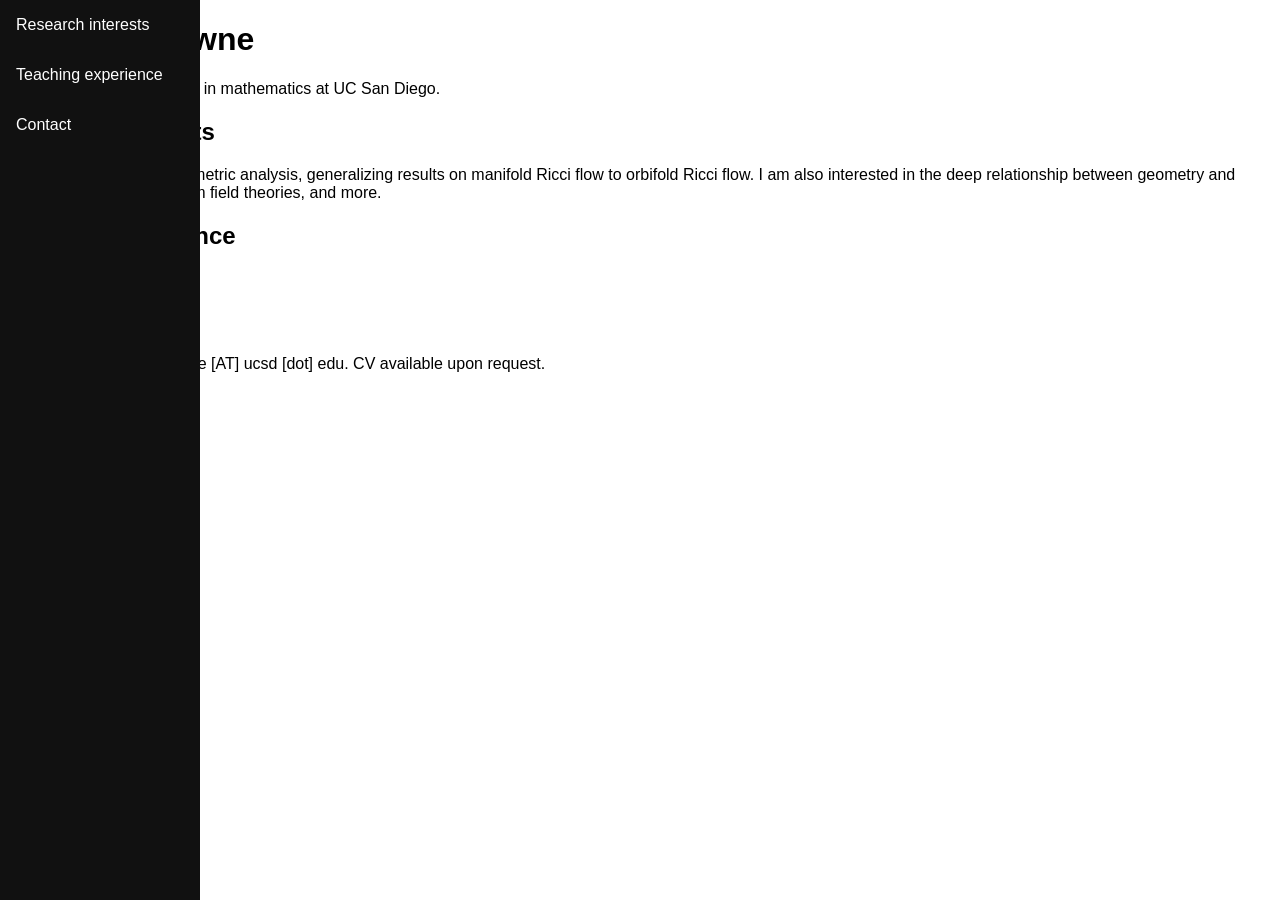
==== index.html @ eb4af7ed "Update index.html added some basic information about my research interests, as well as the material " ====
<!DOCTYPE html>
<html lang="en">
<head>
    <meta charset="UTF-8">
    <meta name="viewport" content="width=device-width, initial-scale=1.0">
    <meta name="description" content="A brief description of your page content.">
    <title>Page Title</title>
    <!-- <link rel="icon" href="favicon.ico" type="image/x-icon"> -->
    <link rel="stylesheet" href="web.css">
</head>
<body>

<div class="sidenav">
    <a href="#Research interests">Research interests</a>
    <a href="#Teaching">Teaching experience</a>
    <a href="#Contact">Contact</a>
</div>

    <header>
        <h1>Jasmine Browne</h1>
    </header>

    <main>
        <p>Hello! I am a PhD candidate in mathematics at UC San Diego.</p>
        
        <h2>Research interests</h2>
        <p>My current project is in geometric analysis, generalizing results on manifold Ricci flow to orbifold Ricci flow. I am also interested in the deep relationship between geometry and physics, topological quantum field theories, and more.</p>

        <h2>Teaching experience</h2>
        [to be added shortly]

        <h2>Contact</h2>
        You can reach me at jbrowne [AT] ucsd [dot] edu. CV available upon request.
    </main>

    

    <!-- <footer>
        <p>Â© <span id="currentYear"></span> J. Browne. All rights reserved.</p>
    </footer> -->

    <script>
        document.getElementById('currentYear').textContent = new Date().getFullYear();
    </script>
    <!-- <script src="script.js"></script> -->
</body>
</html>
---- web.css ----
/* * {
  box-sizing: border-box;
} */

body {
  margin: 0;
  font-family: Arial, Helvetica, sans-serif;
}

/* Style the side navigation */
.sidenav {
  height: 100%;
  width: 200px;
  position: fixed;
  z-index: 1;
  top: 0;
  left: 0;
  background-color: #111;
  overflow-x: hidden;
}


/* Side navigation links */
.sidenav a {
  color: white;
  padding: 16px;
  text-decoration: none;
  display: block;
}

/* Change color on hover */
.sidenav a:hover {
  background-color: #ddd;
  color: black;
}

/* Style the content */
.content {
  margin-left: 200px;
  padding-left: 20px;
}
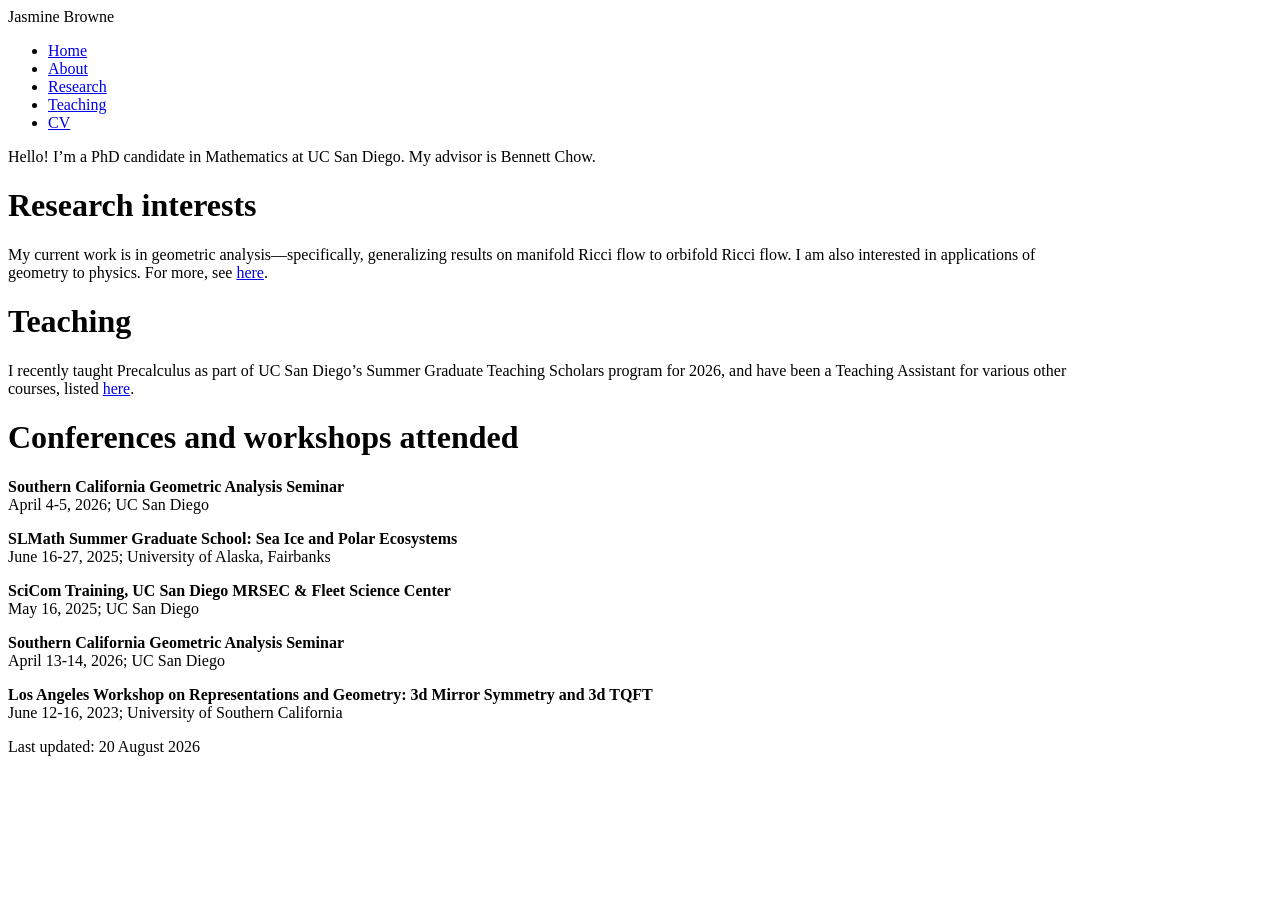
==== commit 4e57b4de: "Update index.html added basic content to home page" ====
--- a/index.html
+++ b/index.html
@@ -1,47 +1,59 @@
 <!DOCTYPE html>
 <html lang="en">
-<head>
+  <head>
     <meta charset="UTF-8">
+    <link rel="stylesheet" href="./style.css">
     <meta name="viewport" content="width=device-width, initial-scale=1.0">
-    <meta name="description" content="A brief description of your page content.">
-    <title>Page Title</title>
-    <!-- <link rel="icon" href="favicon.ico" type="image/x-icon"> -->
-    <link rel="stylesheet" href="web.css">
-</head>
-<body>
+    <title>Pen</title>
+  </head>
+  <body style="max-width:1080px">
 
-<div class="sidenav">
-    <a href="#Research interests">Research interests</a>
-    <a href="#Teaching">Teaching experience</a>
-    <a href="#Contact">Contact</a>
+    <script src="./script.js"></script>
+
+  <div class="grid-container">
+  <div class="header">Jasmine Browne</div>
+  <div class="menu"><ul>
+      <li><a href="#">Home</a></li>
+      <li><a href="#">About</a></li>
+      <li><a href="#">Research</a></li>
+      <li><a href="#">Teaching</a></li>
+      <li><a href="#">CV</a></li>
+  </ul></div>
+  <div class="content">
+    <p>Hello! I’m a PhD candidate in Mathematics at UC San Diego. My advisor is Bennett Chow.</p> 
+
+      <p></p>
+      
+      <h1>Research interests</h1>
+      
+        <p>My current work is in geometric analysis—specifically, generalizing results on manifold Ricci flow to orbifold Ricci flow. I am also interested in applications of geometry to physics. For more, see <a href="#">here</a>.</p> 
+      <p></p>
+      
+      <h1>Teaching</h1>
+
+        <p>I recently taught Precalculus as part of UC San Diego’s Summer Graduate Teaching Scholars program for 2026, and have been a Teaching Assistant for various other courses, listed <a href="#">here</a>.</p>  
+      
+      <p> </p>
+      
+      <h1>Conferences and workshops attended</h1>
+      
+      <p><b>Southern California Geometric Analysis Seminar</b> </br>
+        April 4-5, 2026; UC San Diego</p>
+
+<p><b>SLMath Summer Graduate School: Sea Ice and Polar Ecosystems</b> </br>
+        June 16-27, 2025; University of Alaska, Fairbanks</p>
+      
+<p><b>SciCom Training, UC San Diego MRSEC & Fleet Science Center</b> </br>
+        May 16, 2025; UC San Diego</p>
+
+<p><b>Southern California Geometric Analysis Seminar</b> </br>
+        April 13-14, 2026; UC San Diego</p>
+
+      <p><b>Los Angeles Workshop on Representations and Geometry: 3d Mirror Symmetry and 3d TQFT</b></br>
+        June 12-16, 2023; University of Southern California</p>
+  </div>
+  <div class="footer"><p>Last updated: 20 August 2026</p></div>
 </div>
 
-    <header>
-        <h1>Jasmine Browne</h1>
-    </header>
-
-    <main>
-        <p>Hello! I am a PhD candidate in mathematics at UC San Diego.</p>
-        
-        <h2>Research interests</h2>
-        <p>My current project is in geometric analysis, generalizing results on manifold Ricci flow to orbifold Ricci flow. I am also interested in the deep relationship between geometry and physics, topological quantum field theories, and more.</p>
-
-        <h2>Teaching experience</h2>
-        [to be added shortly]
-
-        <h2>Contact</h2>
-        You can reach me at jbrowne [AT] ucsd [dot] edu. CV available upon request.
-    </main>
-
-    
-
-    <!-- <footer>
-        <p>Â© <span id="currentYear"></span> J. Browne. All rights reserved.</p>
-    </footer> -->
-
-    <script>
-        document.getElementById('currentYear').textContent = new Date().getFullYear();
-    </script>
-    <!-- <script src="script.js"></script> -->
-</body>
+  </body>
 </html>
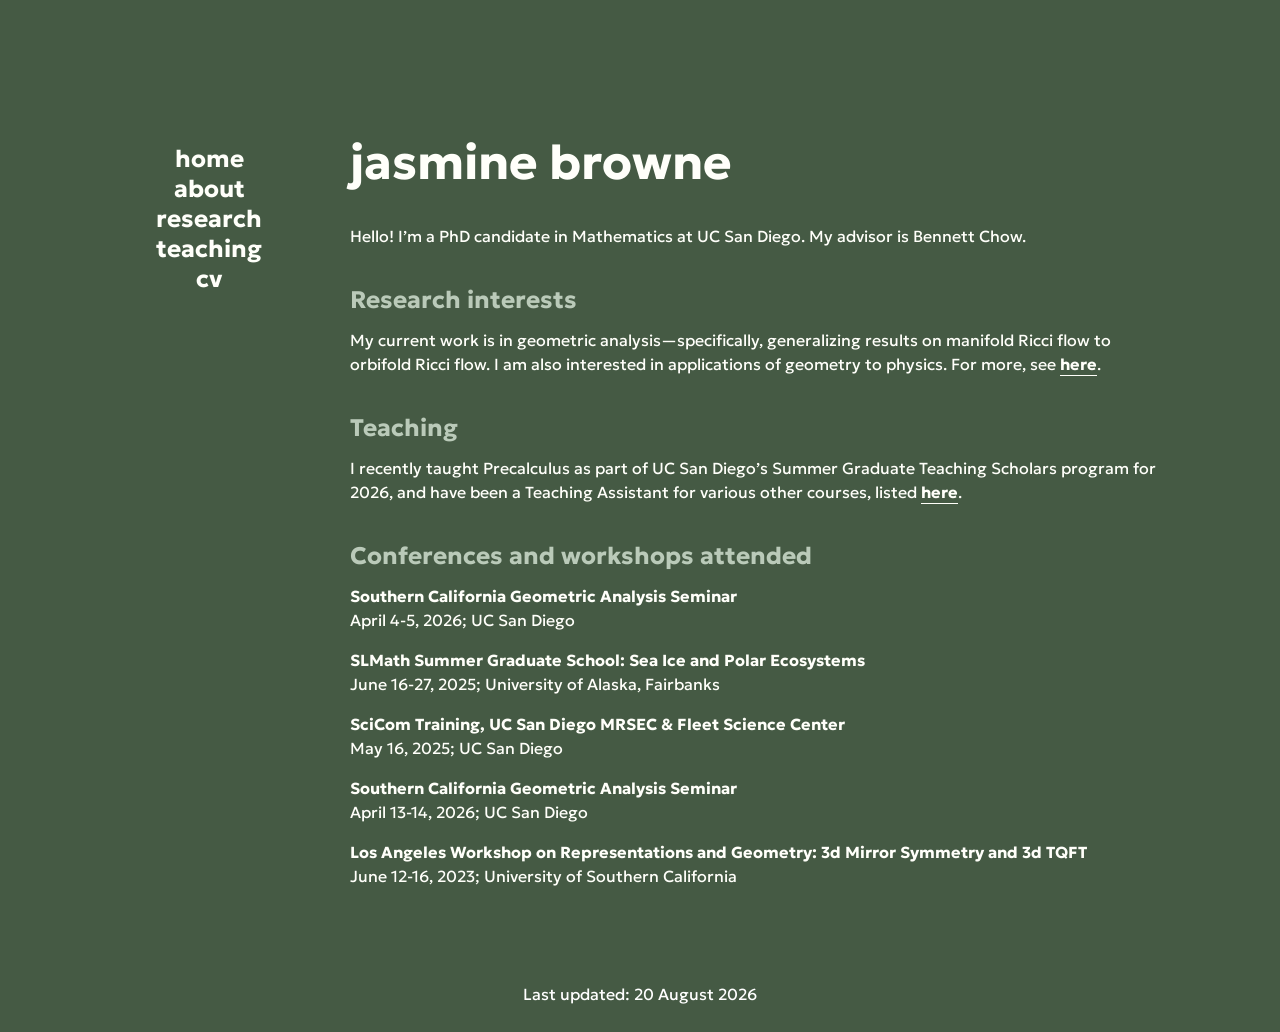
==== commit 09b3dae0: "Update index.html Corrected page title" ====
--- a/index.html
+++ b/index.html
@@ -4,7 +4,7 @@
     <meta charset="UTF-8">
     <link rel="stylesheet" href="./style.css">
     <meta name="viewport" content="width=device-width, initial-scale=1.0">
-    <title>Pen</title>
+    <title>Jasmine Browne</title>
   </head>
   <body style="max-width:1080px">
 
--- a/style.css
+++ b/style.css
@@ -0,0 +1,130 @@
+@import url('https://fonts.googleapis.com/css2?family=Geologica:wght@400;700&display=swap'); 
+
+* {
+  box-sizing: border-box;
+}
+
+body {
+  font: 16px "Geologica";
+  color: #fffffa;
+  background-color: #455A44;
+  margin: auto
+}
+
+a {
+  font-weight: bold;
+  text-decoration: underline;
+  text-underline-offset: 0.3em;
+  color: #fffffa;
+  transition: color 0.3s linear;
+   -webkit-transition: color 0.3s linear;
+   -moz-transition: color 0.3s linear;
+}
+
+a:hover {
+  color: #F4CD96;
+  text-decoration: underline;
+  text-underline-offset: 0.3em;
+}
+
+.grid-container {
+  /* display, grid-template-areas, gap */
+    display: grid;
+    grid-template-areas:
+      'header'
+      'menu'
+      'main'
+      'footer';
+    gap: 16px;
+  /* background-color: #496348; */
+  padding-top: 100px;
+}
+
+.header {
+  grid-area: header; 
+  /* background-color: #9E4B32; */
+  color: #fffffa; 
+ font-size: 48px;
+  font-weight:bold;
+  text-transform: lowercase;
+  padding-left: 8px;
+  padding-right: 8px;
+}
+
+.menu { 
+  grid-area: menu;
+  text-align: center;
+  text-transform: lowercase;
+  font-weight: bold;
+  padding-left: 0px;
+  padding-right: 64px;
+  font-weight:black;
+  font-size:24px;
+}
+
+.menu ul{
+  list-style-type: none;
+}
+
+/* .menu li{
+  padding: 0.2em;
+} */
+
+.menu a{
+  color: #fffffa;
+  text-decoration:none;
+  transition: color 0.3s linear;
+   -webkit-transition: color 0.3s linear;
+   -moz-transition: color 0.3s linear;
+}
+
+.menu a:hover {
+  color: #F4CD96;
+  /* text-decoration: underline; */
+  text-underline-offset: 0.2em;
+}
+
+.content {
+  grid-area: main; 
+  padding-left: 8px;
+  padding-right: 8px;
+  padding-bottom: 128px;
+}
+
+p {
+  font: 16px;
+  line-height: 150%; 
+}
+
+h1 {
+  font-size: 24px;
+  font-weight: bold;
+  line-height:100%; 
+  padding-top: 24px;
+  color: #BACAB9;
+}
+
+.footer { 
+  grid-area: footer; 
+  /* background-color: #0099cc;  */
+  color: white; 
+  text-align: center; 
+  padding: 10px; 
+}
+
+@media (max-width: 768px) {
+  .header {grid-area: 1 / 1 / span 1 / span 6; text-align: center; padding-bottom:0px; }
+  .header h1{line-height: 64px;}
+  .menu {grid-area: 2 / 1 / span 1 / span 6; padding-top: 0px;}
+  .content {grid-area: 3 / span 6;}
+  .footer {grid-area: 4 / span 6;}
+  .grid-container {padding-top: 16px;}
+}
+
+
+@media (min-width: 768px) {
+  .header {grid-area: 2 / 3 / span 1 / span 1; text-align:left; padding-top: 16px;}
+  .menu {grid-area: 2 / 2 / span 5 / span 1; padding-top: 4px;}
+  .content {grid-area: 3 / 3 / span 4 / span 1;}
+  .footer {grid-area: 6 / 1 / span 1 / span 4;}
+}
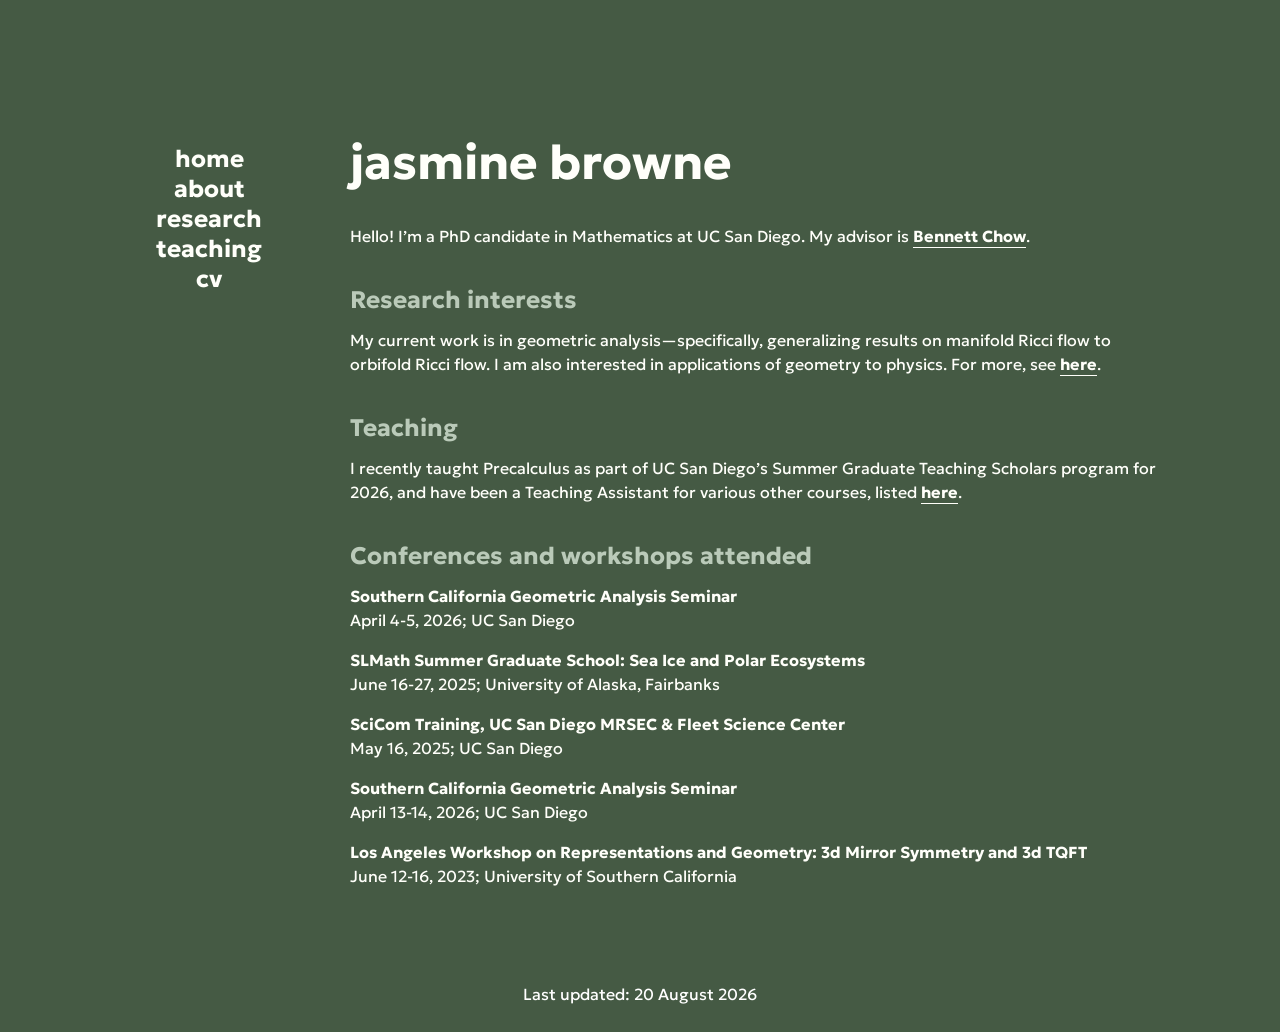
==== commit 5140d8a0: "Update index.html Added advisor link" ====
--- a/index.html
+++ b/index.html
@@ -20,7 +20,7 @@
       <li><a href="#">CV</a></li>
   </ul></div>
   <div class="content">
-    <p>Hello! I’m a PhD candidate in Mathematics at UC San Diego. My advisor is Bennett Chow.</p> 
+    <p>Hello! I’m a PhD candidate in Mathematics at UC San Diego. My advisor is <a href="https://mathweb.ucsd.edu/~bechow/">Bennett Chow</a>.</p> 
 
       <p></p>
       
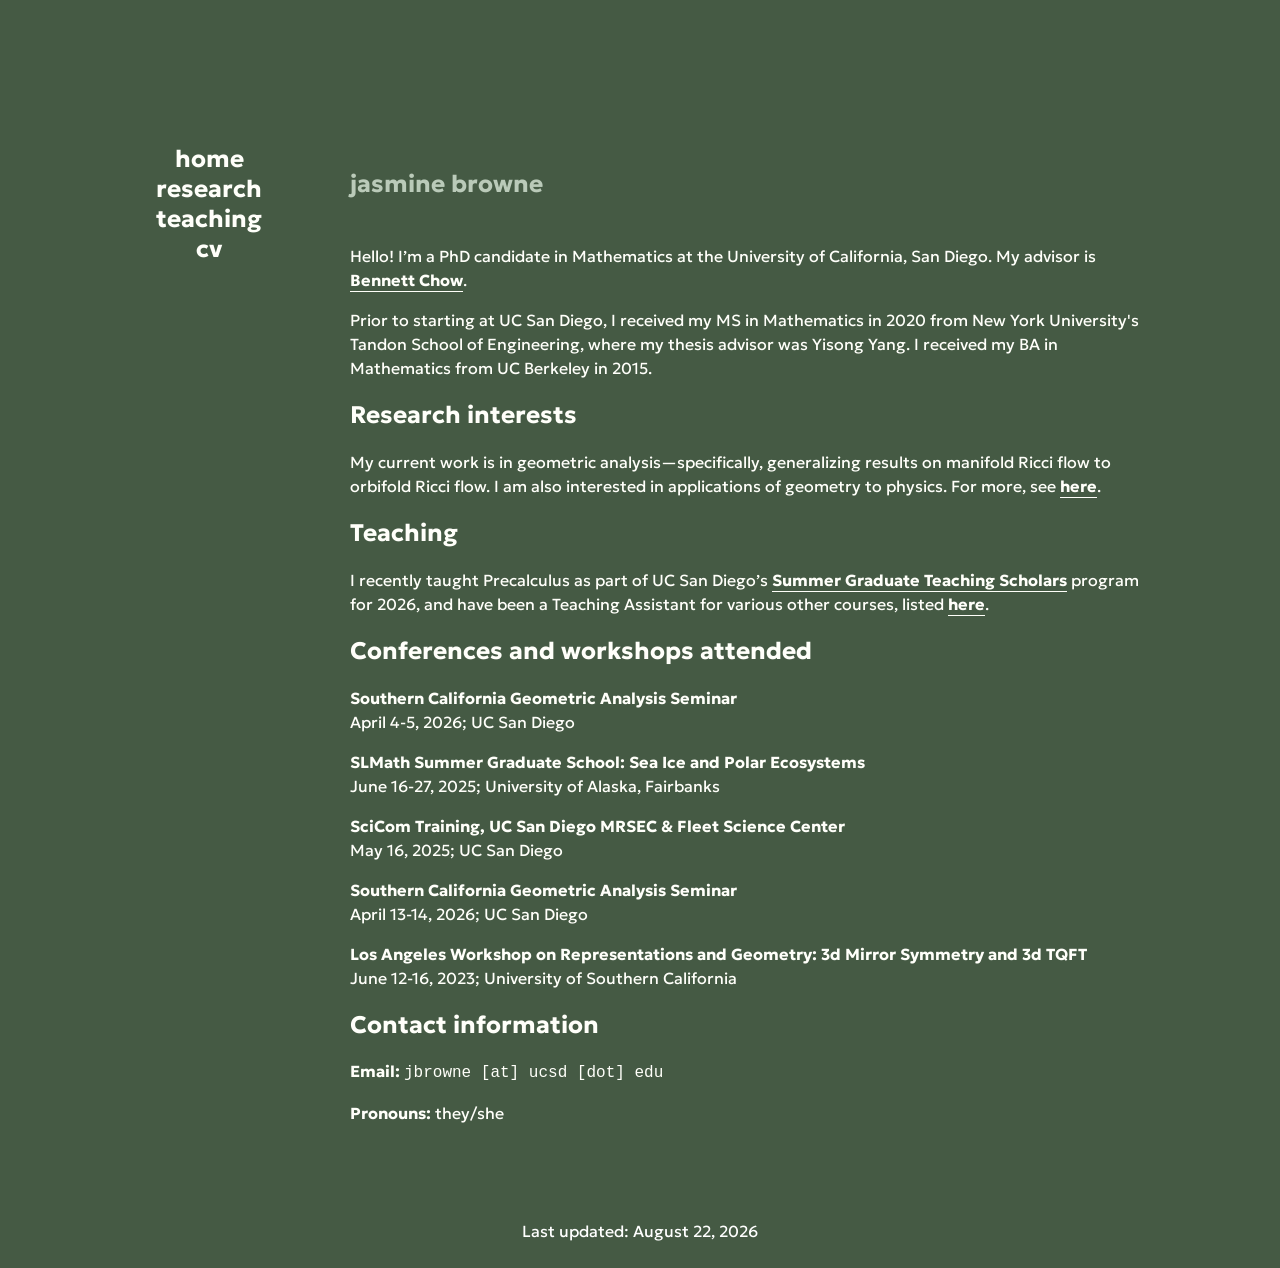
==== commit bd8f5816: "Update index.html added contact information and relevant links to the page" ====
--- a/index.html
+++ b/index.html
@@ -11,49 +11,56 @@
     <script src="./script.js"></script>
 
   <div class="grid-container">
-  <div class="header">Jasmine Browne</div>
-  <div class="menu"><ul>
+
+  <!---page title--->
+  <div class="header"><h1>Jasmine Browne</h1>
+  </div>
+  <!---------------->
+
+  <div class="menu">
+    <ul>
       <li><a href="#">Home</a></li>
-      <li><a href="#">About</a></li>
-      <li><a href="#">Research</a></li>
-      <li><a href="#">Teaching</a></li>
-      <li><a href="#">CV</a></li>
+      <li><a href="research">Research</a></li>
+      <li><a href="teaching">Teaching</a></li>
+      <li><a href="cv">CV</a></li>
   </ul></div>
   <div class="content">
-    <p>Hello! I’m a PhD candidate in Mathematics at UC San Diego. My advisor is <a href="https://mathweb.ucsd.edu/~bechow/">Bennett Chow</a>.</p> 
+    <p>Hello! I’m a PhD candidate in Mathematics at the University of California, San Diego. My advisor is <a href="https://mathweb.ucsd.edu/~bechow/">Bennett Chow</a>.</p> 
 
-      <p></p>
+    <p>Prior to starting at UC San Diego, I received my MS in Mathematics in 2020 from New York University's Tandon School of Engineering, where my thesis advisor was Yisong Yang. I received my BA in Mathematics from UC Berkeley in 2015.</p>
       
-      <h1>Research interests</h1>
+    <h2>Research interests</h2>
       
-        <p>My current work is in geometric analysis—specifically, generalizing results on manifold Ricci flow to orbifold Ricci flow. I am also interested in applications of geometry to physics. For more, see <a href="#">here</a>.</p> 
-      <p></p>
+      <p>My current work is in geometric analysis—specifically, generalizing results on manifold Ricci flow to orbifold Ricci flow. I am also interested in applications of geometry to physics. For more, see <a href="research">here</a>.</p> 
       
-      <h1>Teaching</h1>
+      <h2>Teaching</h2>
 
-        <p>I recently taught Precalculus as part of UC San Diego’s Summer Graduate Teaching Scholars program for 2026, and have been a Teaching Assistant for various other courses, listed <a href="#">here</a>.</p>  
+        <p>I recently taught Precalculus as part of UC San Diego’s <a href="https://undergrad.ucsd.edu/faculty-support/sgts.html">Summer Graduate Teaching Scholars</a> program for 2026, and have been a Teaching Assistant for various other courses, listed <a href="teaching">here</a>.</p> 
       
-      <p> </p>
+      <h2>Conferences and workshops attended</h2>
       
-      <h1>Conferences and workshops attended</h1>
-      
-      <p><b>Southern California Geometric Analysis Seminar</b> </br>
+        <p><b>Southern California Geometric Analysis Seminar</b> </br>
         April 4-5, 2026; UC San Diego</p>
 
-<p><b>SLMath Summer Graduate School: Sea Ice and Polar Ecosystems</b> </br>
+        <p><b>SLMath Summer Graduate School: Sea Ice and Polar Ecosystems</b> </br>
         June 16-27, 2025; University of Alaska, Fairbanks</p>
       
-<p><b>SciCom Training, UC San Diego MRSEC & Fleet Science Center</b> </br>
+        <p><b>SciCom Training, UC San Diego MRSEC & Fleet Science Center</b> </br>
         May 16, 2025; UC San Diego</p>
 
-<p><b>Southern California Geometric Analysis Seminar</b> </br>
+        <p><b>Southern California Geometric Analysis Seminar</b> </br>
         April 13-14, 2026; UC San Diego</p>
 
-      <p><b>Los Angeles Workshop on Representations and Geometry: 3d Mirror Symmetry and 3d TQFT</b></br>
+        <p><b>Los Angeles Workshop on Representations and Geometry: 3d Mirror Symmetry and 3d TQFT</b></br>
         June 12-16, 2023; University of Southern California</p>
+
+    <h2>Contact information</h2>
+      <p><b>Email:</b> <code>jbrowne [at] ucsd [dot] edu</code></p>
+      
+      <p><b>Pronouns:</b> they/she</p>
   </div>
-  <div class="footer"><p>Last updated: 20 August 2026</p></div>
+  <div class="footer"><p>Last updated: August 22, 2026</p></div>
 </div>
 
-  </body>
+</body>
 </html>
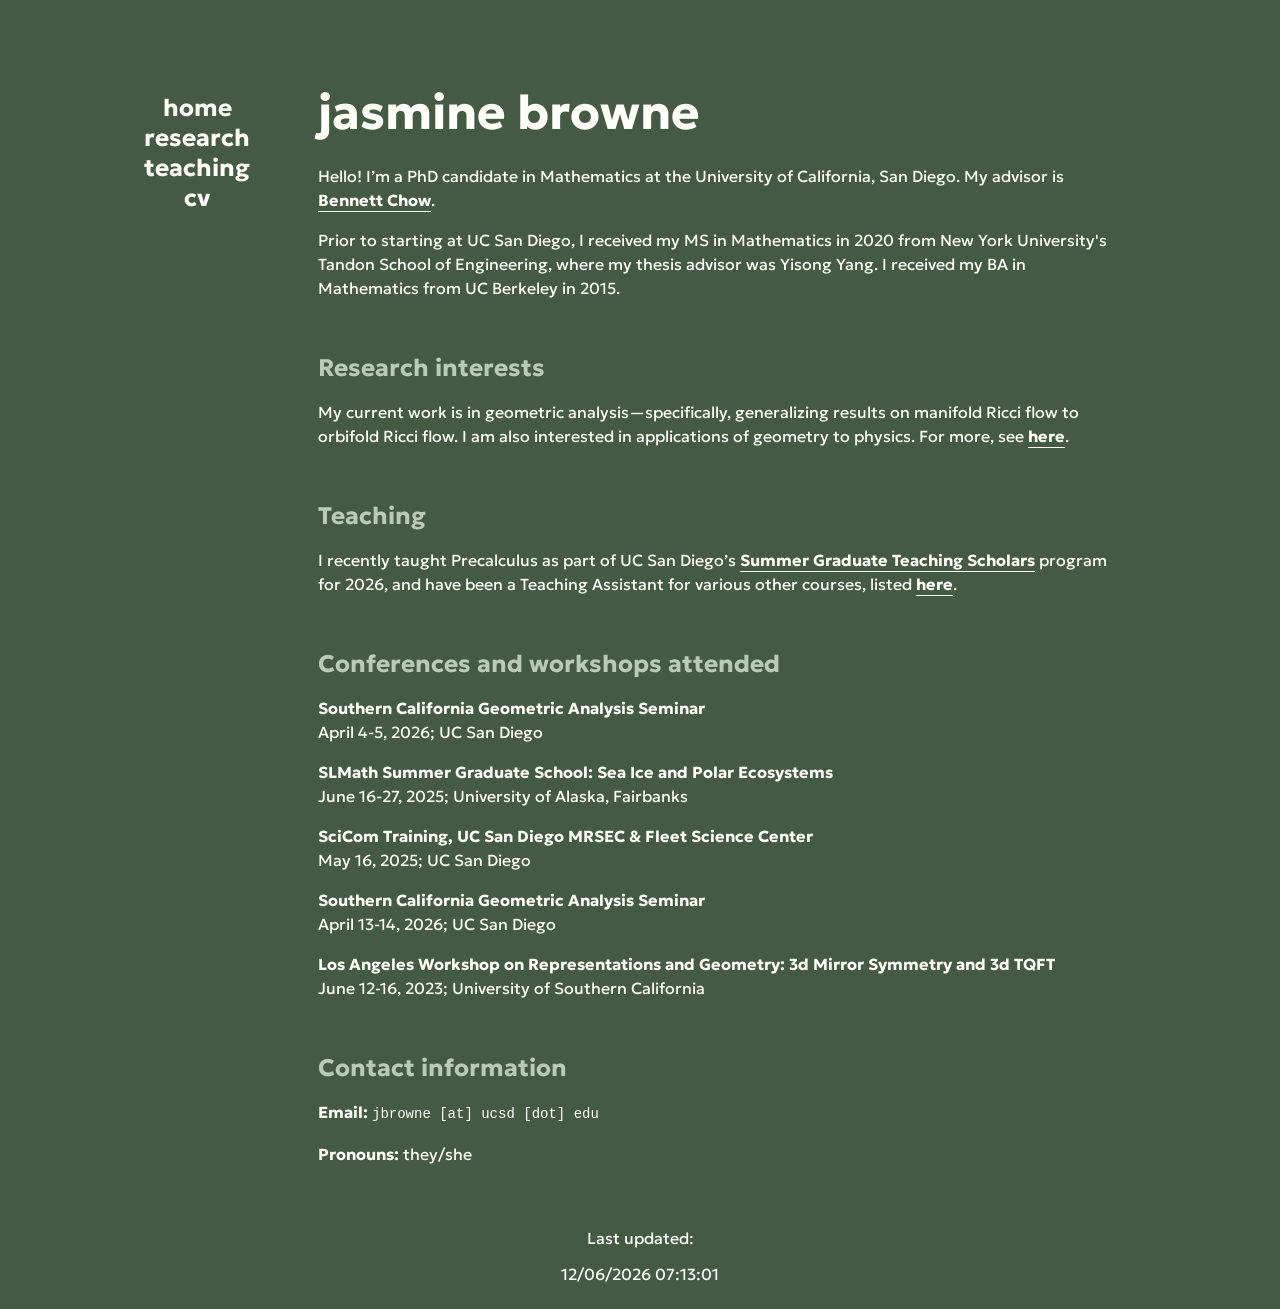
==== commit 13eff26c: "Update index.html added last updated footer" ====
--- a/index.html
+++ b/index.html
@@ -58,8 +58,19 @@
       <p><b>Email:</b> <code>jbrowne [at] ucsd [dot] edu</code></p>
       
       <p><b>Pronouns:</b> they/she</p>
+    
+    
   </div>
-  <div class="footer"><p>Last updated: August 22, 2026</p></div>
+  <div class="footer">
+      <p>Last updated:</p>
+  <p id="demo"></p>
+
+  <script>
+  let text = document.lastModified;
+  document.getElementById("demo").innerHTML = text;
+  </script>
+
+    </p></div>
 </div>
 
 </body>
--- a/style.css
+++ b/style.css
@@ -8,7 +8,7 @@
   font: 16px "Geologica";
   color: #fffffa;
   background-color: #455A44;
-  margin: auto
+  margin: auto;
 }
 
 a {
@@ -35,20 +35,23 @@
       'menu'
       'main'
       'footer';
-    gap: 16px;
+    gap: 4px;
   /* background-color: #496348; */
-  padding-top: 100px;
+  padding-top: 64px;
 }
 
 .header {
   grid-area: header; 
   /* background-color: #9E4B32; */
+  padding-bottom: 0px
+}
+
+.header h1 {
   color: #fffffa; 
- font-size: 48px;
+  font-size: 48px;
   font-weight:bold;
   text-transform: lowercase;
-  padding-left: 8px;
-  padding-right: 8px;
+  vertical-align: bottom;
 }
 
 .menu { 
@@ -56,8 +59,6 @@
   text-align: center;
   text-transform: lowercase;
   font-weight: bold;
-  padding-left: 0px;
-  padding-right: 64px;
   font-weight:black;
   font-size:24px;
 }
@@ -86,21 +87,28 @@
 
 .content {
   grid-area: main; 
-  padding-left: 8px;
-  padding-right: 8px;
   padding-bottom: 128px;
 }
 
-p {
-  font: 16px;
-  line-height: 150%; 
+.content p {
+  font-size: 16px;
+  font-weight: Extra-Light;
+  line-height: 150%;
 }
 
-h1 {
+.content b {
+  font-weight: black;
+}
+
+code {
+  font-size: 14px;
+}
+
+.content h2 {
   font-size: 24px;
   font-weight: bold;
   line-height:100%; 
-  padding-top: 24px;
+  padding-top: 36px;
   color: #BACAB9;
 }
 
@@ -112,19 +120,20 @@
   padding: 10px; 
 }
 
-@media (max-width: 768px) {
-  .header {grid-area: 1 / 1 / span 1 / span 6; text-align: center; padding-bottom:0px; }
-  .header h1{line-height: 64px;}
-  .menu {grid-area: 2 / 1 / span 1 / span 6; padding-top: 0px;}
-  .content {grid-area: 3 / span 6;}
+@media (max-width: 767px) {
+  .header {grid-area: 1 / 1 / span 1 / span 6; text-align: center; padding-bottom:0px;}
+  /* .header h1{line-height: 64px;} */
+  .menu {grid-area: 2 / 1 / span 1 / span 6; padding-top: 0px; padding-left: 0px; padding-right: 40px;}
+  .content {grid-area: 3 / span 6; padding-left: 16px; padding-right: 16px;padding-top: 15px;}
   .footer {grid-area: 4 / span 6;}
   .grid-container {padding-top: 16px;}
 }
 
 
 @media (min-width: 768px) {
-  .header {grid-area: 2 / 3 / span 1 / span 1; text-align:left; padding-top: 16px;}
-  .menu {grid-area: 2 / 2 / span 5 / span 1; padding-top: 4px;}
-  .content {grid-area: 3 / 3 / span 4 / span 1;}
+  .header {grid-area: 2 / 3 / span 1 / span 1; text-align:left; padding-top: 12px;}
+  .header h1{line-height: 0px;}
+  .menu {grid-area: 2 / 2 / span 5 / span 1; padding-top:1px; padding-right: 64px;}
+  .content {grid-area: 3 / 3 / span 4 / span 1; padding-right: 64px}
   .footer {grid-area: 6 / 1 / span 1 / span 4;}
 }
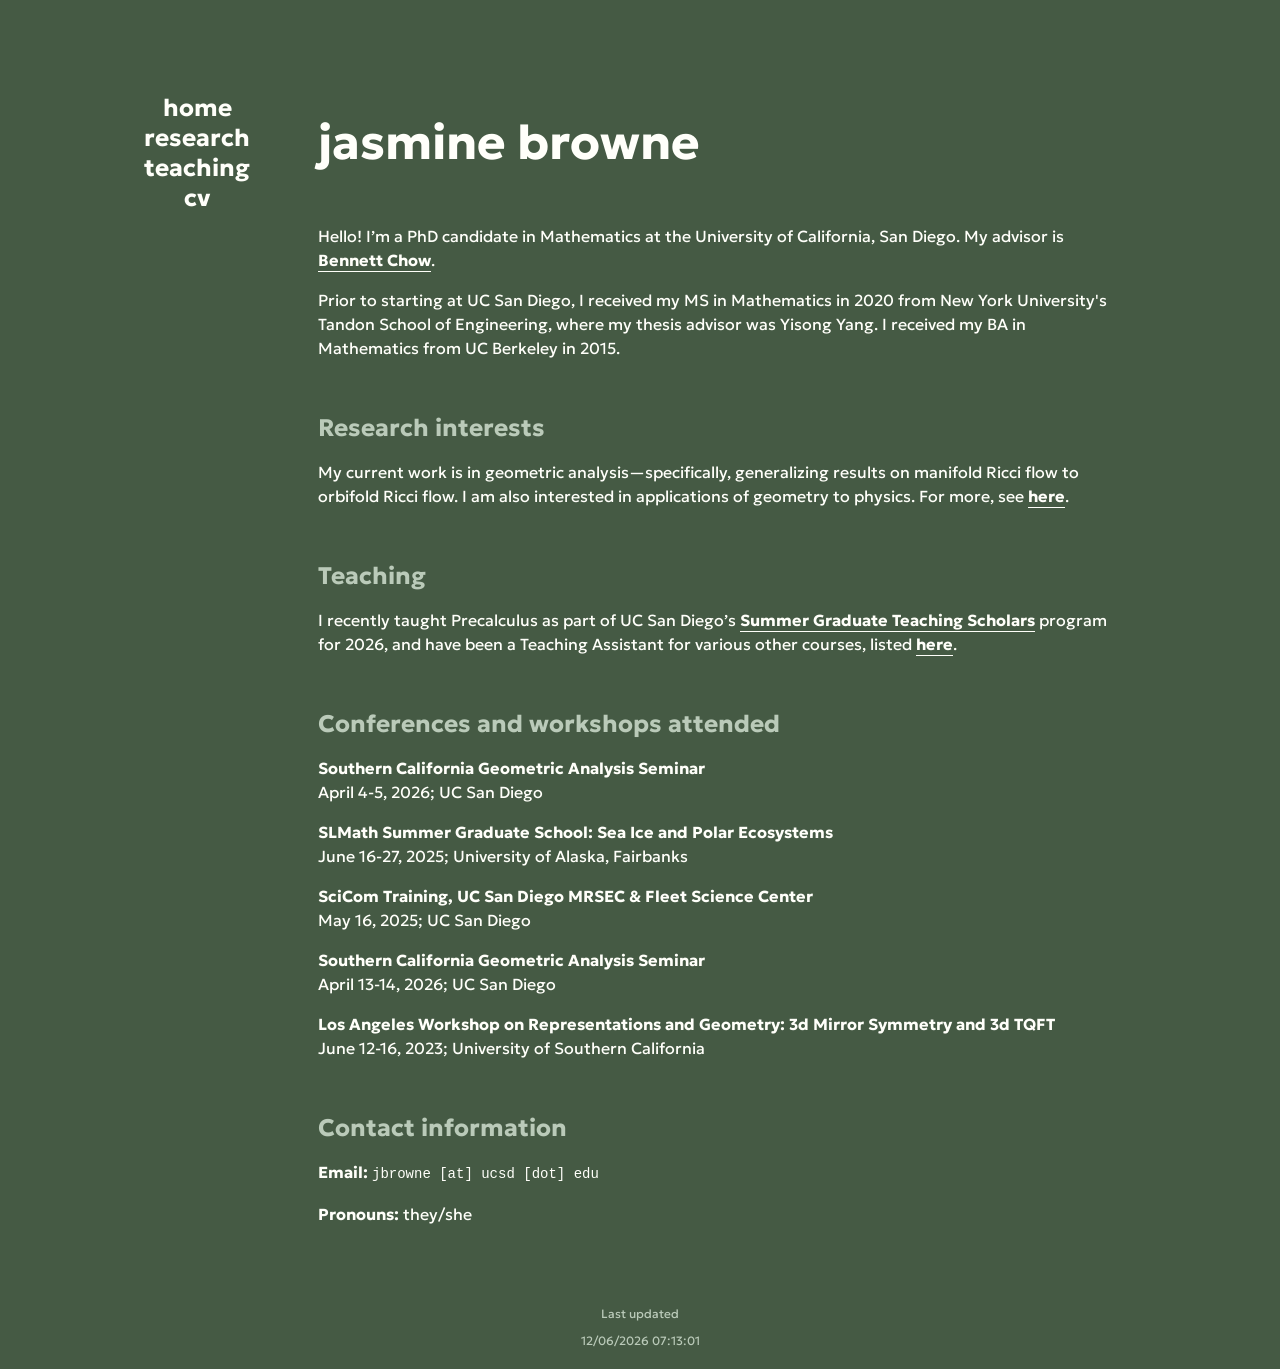
==== commit bec159ee: "Update index.html" ====
--- a/index.html
+++ b/index.html
@@ -62,7 +62,7 @@
     
   </div>
   <div class="footer">
-      <p>Last updated:</p>
+      <p>Last updated</p>
   <p id="demo"></p>
 
   <script>
--- a/style.css
+++ b/style.css
@@ -8,7 +8,7 @@
   font: 16px "Geologica";
   color: #fffffa;
   background-color: #455A44;
-  margin: auto;
+  margin: auto
 }
 
 a {
@@ -115,9 +115,13 @@
 .footer { 
   grid-area: footer; 
   /* background-color: #0099cc;  */
-  color: white; 
   text-align: center; 
   padding: 10px; 
+}
+
+.footer p{
+  font-size: 12px;
+  color: #BACAB9;
 }
 
 @media (max-width: 767px) {
@@ -132,7 +136,6 @@
 
 @media (min-width: 768px) {
   .header {grid-area: 2 / 3 / span 1 / span 1; text-align:left; padding-top: 12px;}
-  .header h1{line-height: 0px;}
   .menu {grid-area: 2 / 2 / span 5 / span 1; padding-top:1px; padding-right: 64px;}
   .content {grid-area: 3 / 3 / span 4 / span 1; padding-right: 64px}
   .footer {grid-area: 6 / 1 / span 1 / span 4;}
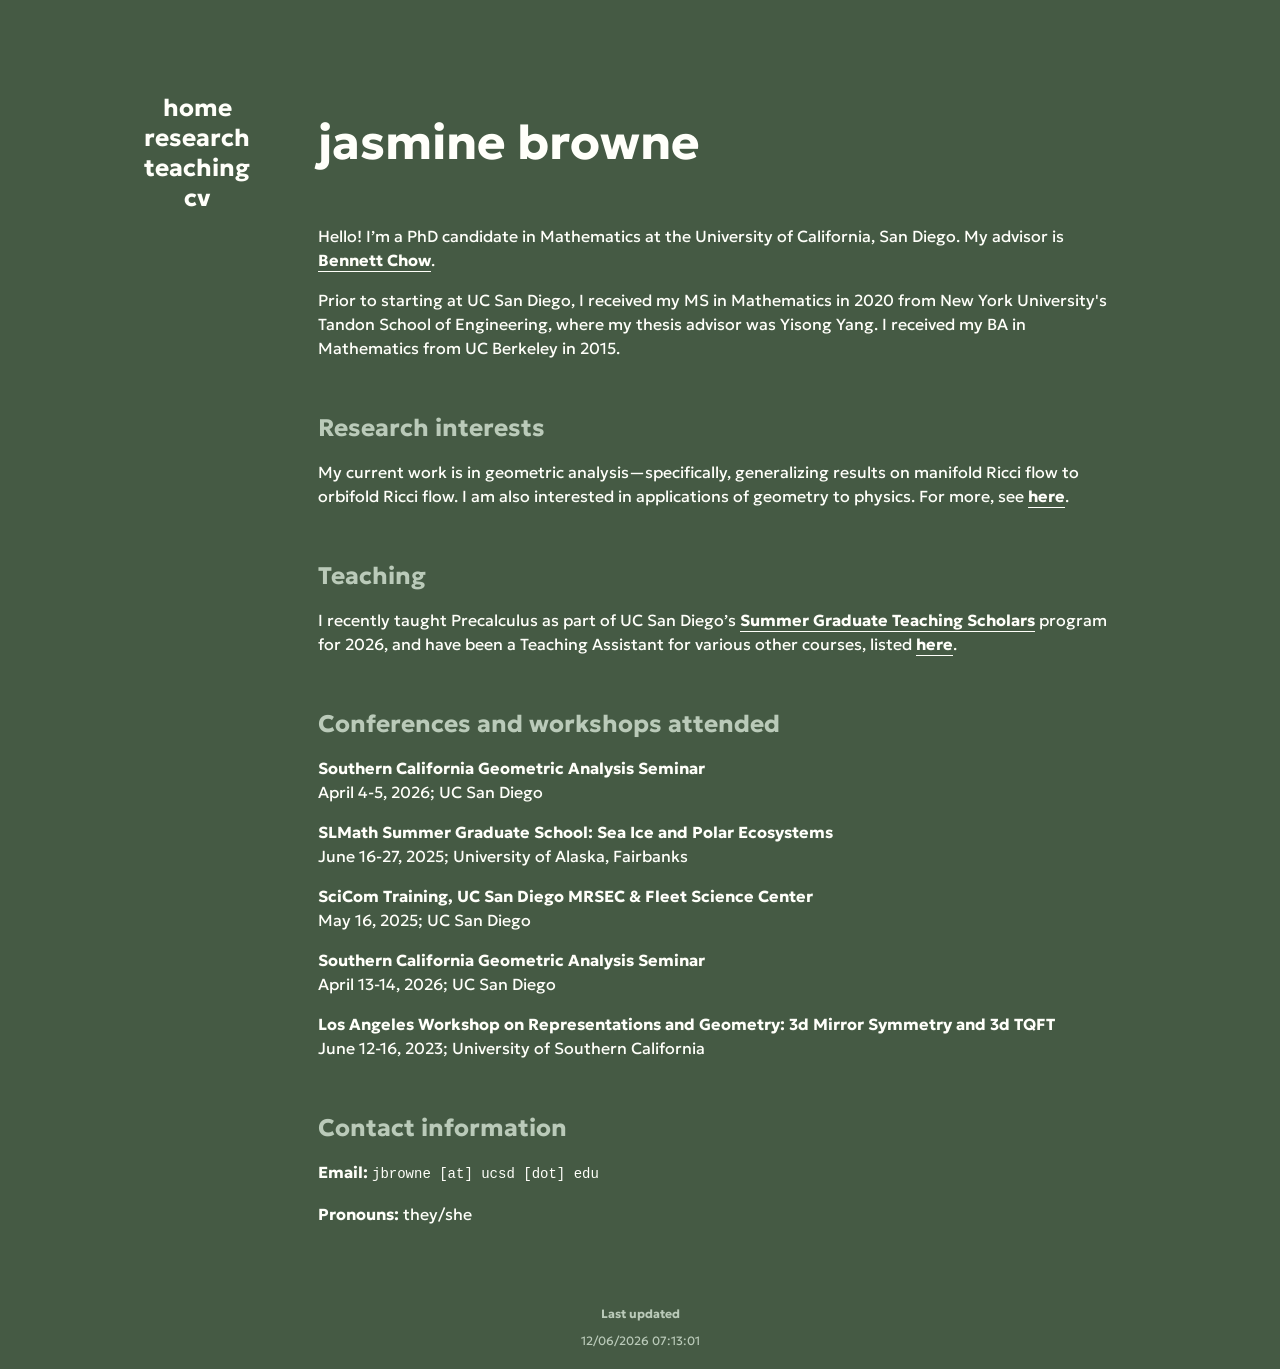
==== commit a12564c1: "Update index.html" ====
--- a/index.html
+++ b/index.html
@@ -24,6 +24,8 @@
       <li><a href="teaching">Teaching</a></li>
       <li><a href="cv">CV</a></li>
   </ul></div>
+
+    
   <div class="content">
     <p>Hello! I’m a PhD candidate in Mathematics at the University of California, San Diego. My advisor is <a href="https://mathweb.ucsd.edu/~bechow/">Bennett Chow</a>.</p> 
 
@@ -62,14 +64,12 @@
     
   </div>
   <div class="footer">
-      <p>Last updated</p>
-  <p id="demo"></p>
-
-  <script>
-  let text = document.lastModified;
-  document.getElementById("demo").innerHTML = text;
-  </script>
-
+      <p><b>Last updated</b>
+      <p id="update"></p>
+      <script>
+      let text = document.lastModified;
+      document.getElementById("update").innerHTML = text;
+      </script>
     </p></div>
 </div>
 
